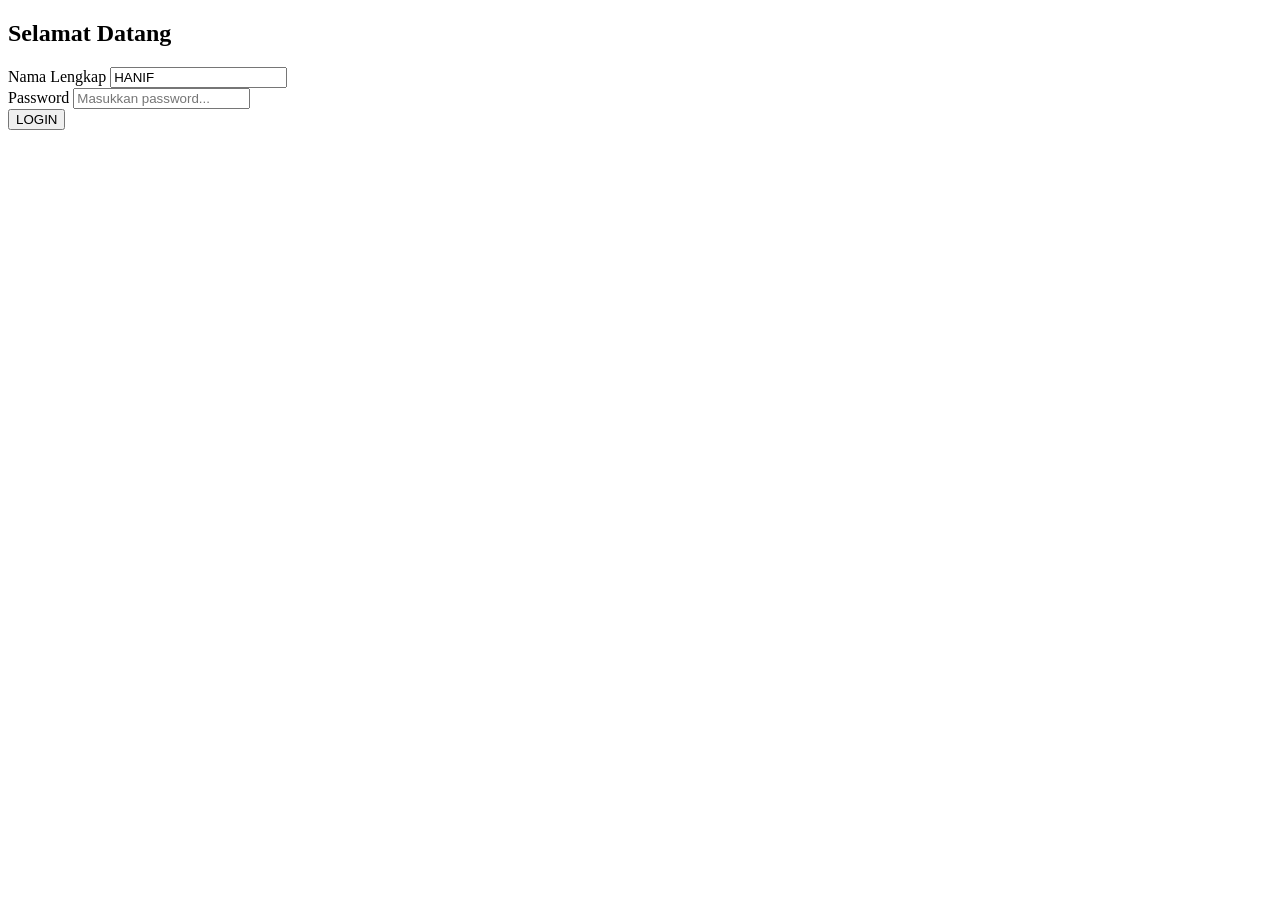
==== index.html @ c650e678 "Create index.html" ====
<!DOCTYPE html>
<html lang="id">
<head>
    <meta charset="UTF-8">
    <meta name="viewport" content="width=device-width, initial-scale=1.0">
    <title>Halaman Login</title>
    <!-- Menghubungkan ke file CSS -->
    <link rel="stylesheet" href="style.css">
</head>
<body>

    <div class="login-container">
        <h2>Selamat Datang</h2>
        <form id="formLogin">
            
            <!-- Baris 1: Nama -->
            <div class="input-group">
                <label for="nama">Nama Lengkap</label>
                <!-- Value diatur ke HANIF agar otomatis terisi -->
                <input type="text" id="nama" value="HANIF" readonly>
            </div>

            <!-- Baris 2: Password -->
            <div class="input-group">
                <label for="password">Password</label>
                <input type="password" id="password" placeholder="Masukkan password..." required>
            </div>

            <button type="submit" class="btn-login">LOGIN</button>
            
            <!-- Tempat untuk menampilkan pesan sukses/gagal -->
            <p id="pesan"></p>

        </form>
    </div>

    <!-- Menghubungkan ke file JavaScript -->
    <script src="script.js"></script>
</body>
</html>
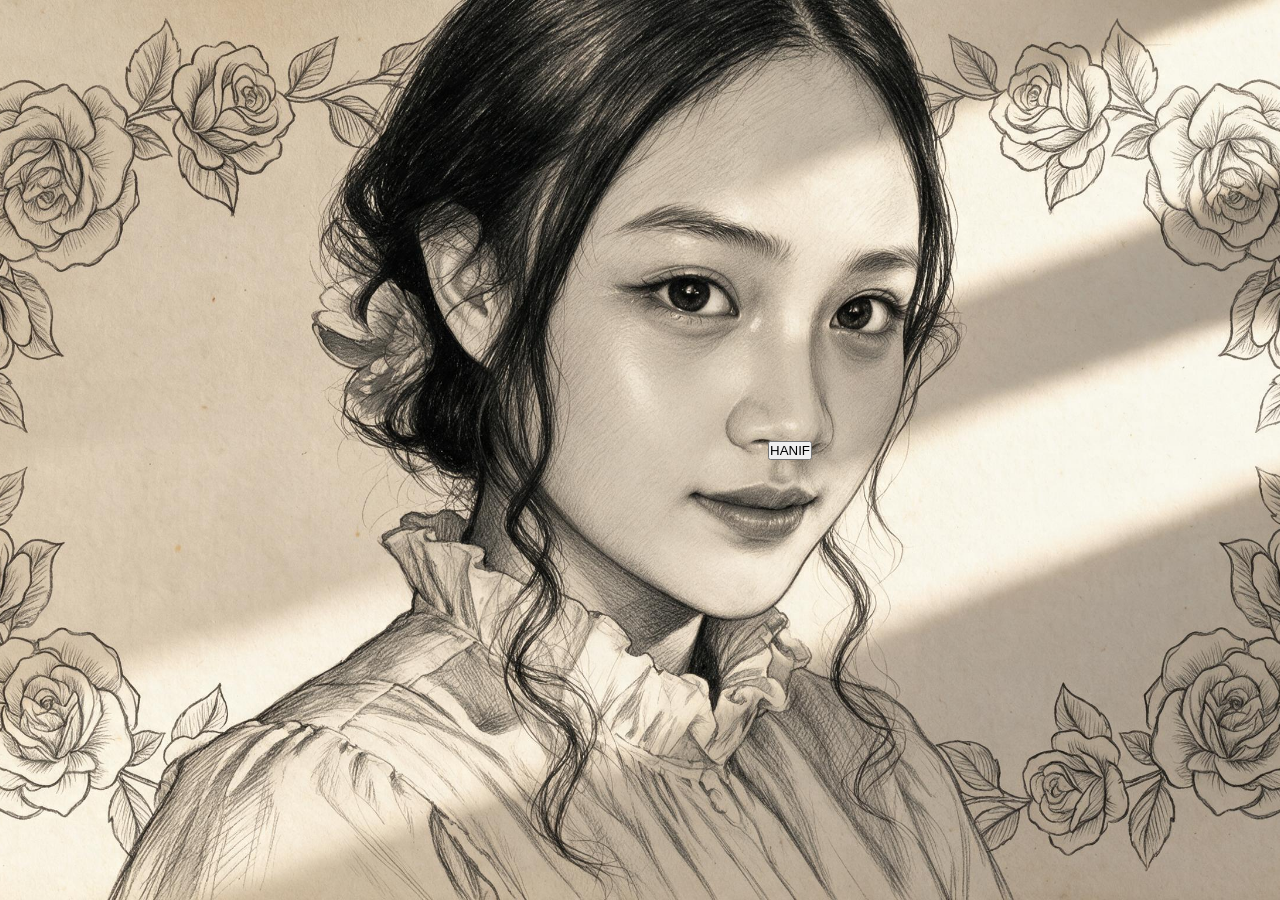
==== commit 8d9d464b: "Update index.html" ====
--- a/index.html
+++ b/index.html
@@ -3,38 +3,20 @@
 <head>
     <meta charset="UTF-8">
     <meta name="viewport" content="width=device-width, initial-scale=1.0">
-    <title>Halaman Login</title>
-    <!-- Menghubungkan ke file CSS -->
+    <title>Masuk - HANIF</title>
     <link rel="stylesheet" href="style.css">
 </head>
 <body>
 
-    <div class="login-container">
-        <h2>Selamat Datang</h2>
-        <form id="formLogin">
-            
-            <!-- Baris 1: Nama -->
-            <div class="input-group">
-                <label for="nama">Nama Lengkap</label>
-                <!-- Value diatur ke HANIF agar otomatis terisi -->
-                <input type="text" id="nama" value="HANIF" readonly>
-            </div>
+    <!-- Canvas untuk tempat balon berenang/memantul -->
+    <canvas id="canvasBalon"></canvas>
 
-            <!-- Baris 2: Password -->
-            <div class="input-group">
-                <label for="password">Password</label>
-                <input type="password" id="password" placeholder="Masukkan password..." required>
-            </div>
-
-            <button type="submit" class="btn-login">LOGIN</button>
-            
-            <!-- Tempat untuk menampilkan pesan sukses/gagal -->
-            <p id="pesan"></p>
-
-        </form>
+    <!-- UI Tombol Tengah -->
+    <div class="ui-container">
+        <!-- Tombol HANIF -->
+        <button id="btnHanif">HANIF</button>
     </div>
 
-    <!-- Menghubungkan ke file JavaScript -->
     <script src="script.js"></script>
 </body>
 </html>
--- a/style.css
+++ b/style.css
@@ -0,0 +1,106 @@
+/* Mengatur ulang margin dasar */
+* {
+    margin: 0;
+    padding: 0;
+    box-sizing: border-box;
+    font-family: 'Segoe UI', Tahoma, Geneva, Verdana, sans-serif;
+}
+
+/* Mengatur Background Utama */
+body {
+    height: 100vh;
+    display: flex;
+    justify-content: center;
+    align-items: center;
+    /* Pastikan foto sudah dinamai background.jpg dan satu folder dengan file ini */
+    background-image: url('background.jpg');
+    background-size: cover;
+    background-position: center;
+    background-repeat: no-repeat;
+}
+
+/* Desain Kotak Login (Efek Kaca / Glassmorphism) */
+.login-container {
+    background: rgba(255, 255, 255, 0.65); /* Putih transparan */
+    backdrop-filter: blur(8px); /* Efek blur di belakang kotak */
+    -webkit-backdrop-filter: blur(8px);
+    padding: 40px 30px;
+    border-radius: 15px;
+    box-shadow: 0 8px 32px rgba(0, 0, 0, 0.3);
+    width: 90%; /* Responsif untuk HP */
+    max-width: 400px; /* Maksimal lebar untuk Laptop */
+    text-align: center;
+    border: 1px solid rgba(255, 255, 255, 0.5);
+}
+
+.login-container h2 {
+    margin-bottom: 25px;
+    color: #333;
+    font-size: 24px;
+    letter-spacing: 1px;
+}
+
+/* Desain Input (Baris 1 dan Baris 2) */
+.input-group {
+    margin-bottom: 20px;
+    text-align: left;
+}
+
+.input-group label {
+    display: block;
+    margin-bottom: 8px;
+    font-weight: 600;
+    color: #222;
+    font-size: 14px;
+}
+
+.input-group input {
+    width: 100%;
+    padding: 12px;
+    border: 1px solid #ccc;
+    border-radius: 8px;
+    font-size: 16px;
+    background: rgba(255, 255, 255, 0.9);
+    outline: none;
+    transition: all 0.3s ease;
+}
+
+.input-group input:focus {
+    border-color: #555;
+    box-shadow: 0 0 5px rgba(0,0,0,0.2);
+}
+
+/* Desain untuk input nama yang tidak bisa diubah (HANIF) */
+#nama {
+    background: #e9ecef;
+    color: #495057;
+    font-weight: bold;
+    cursor: not-allowed;
+}
+
+/* Desain Tombol */
+.btn-login {
+    width: 100%;
+    padding: 12px;
+    background-color: #2c3e50;
+    color: white;
+    border: none;
+    border-radius: 8px;
+    font-size: 16px;
+    font-weight: bold;
+    cursor: pointer;
+    transition: background 0.3s ease;
+    margin-top: 10px;
+}
+
+.btn-login:hover {
+    background-color: #1a252f;
+}
+
+/* Desain Pesan Error/Sukses */
+#pesan {
+    margin-top: 15px;
+    font-weight: bold;
+    font-size: 14px;
+    min-height: 20px;
+}
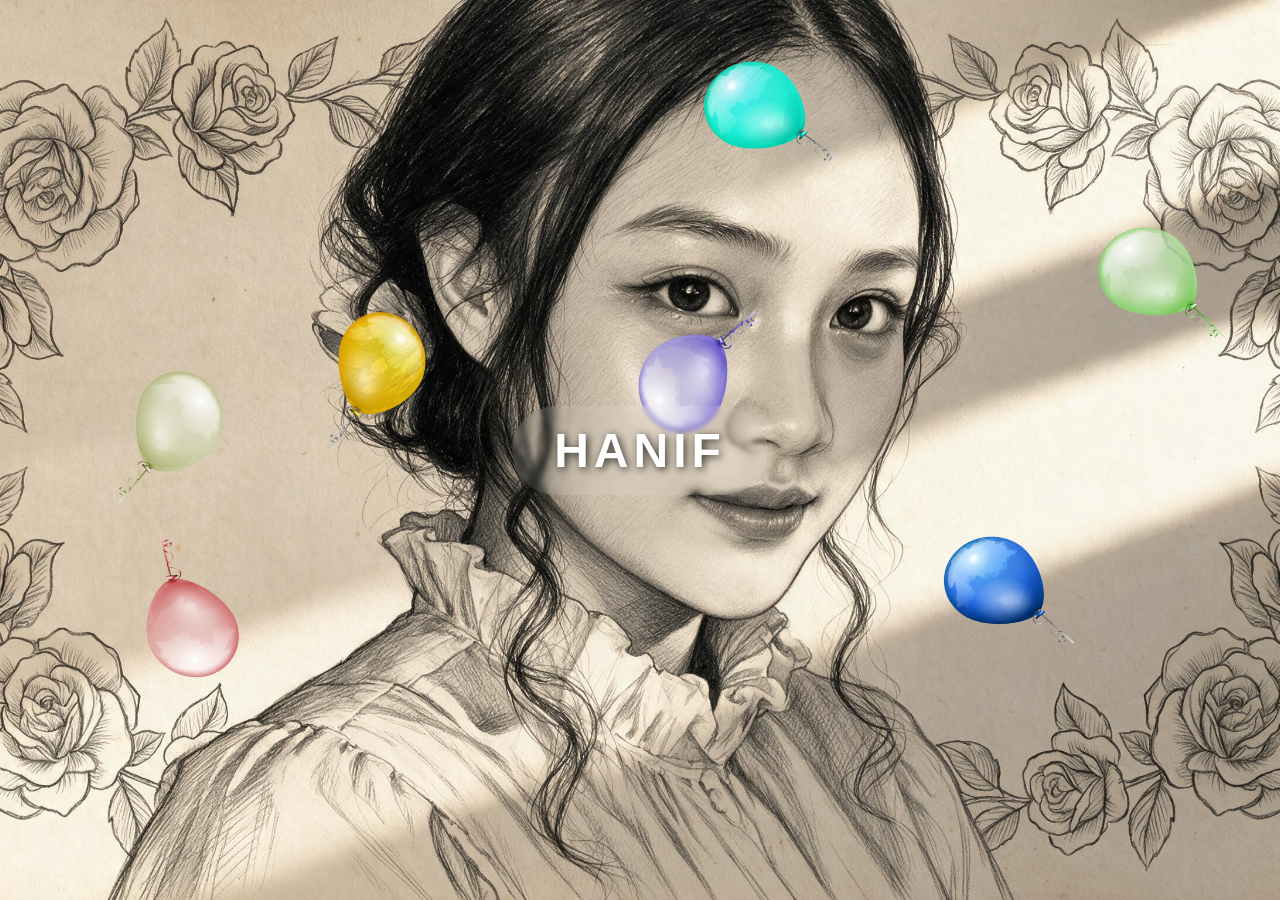
==== commit 2af20cb1: "Update index.html" ====
--- a/index.html
+++ b/index.html
@@ -4,6 +4,12 @@
     <meta charset="UTF-8">
     <meta name="viewport" content="width=device-width, initial-scale=1.0">
     <title>Masuk - HANIF</title>
+    
+    <!-- Import Font Elegan dari Google Fonts -->
+    <link rel="preconnect" href="https://fonts.googleapis.com">
+    <link rel="preconnect" href="https://fonts.gstatic.com" crossorigin>
+    <link href="https://fonts.googleapis.com/css2?family=Playfair+Display:wght@600;800&display=swap" rel="stylesheet">
+    
     <link rel="stylesheet" href="style.css">
 </head>
 <body>
--- a/style.css
+++ b/style.css
@@ -1,106 +1,62 @@
-/* Mengatur ulang margin dasar */
 * {
     margin: 0;
     padding: 0;
     box-sizing: border-box;
-    font-family: 'Segoe UI', Tahoma, Geneva, Verdana, sans-serif;
 }
 
-/* Mengatur Background Utama */
 body {
+    width: 100vw;
     height: 100vh;
-    display: flex;
-    justify-content: center;
-    align-items: center;
-    /* Pastikan foto sudah dinamai background.jpg dan satu folder dengan file ini */
+    overflow: hidden; /* Mencegah layar bisa di-scroll akibat balon */
     background-image: url('background.jpg');
     background-size: cover;
     background-position: center;
     background-repeat: no-repeat;
+    display: flex;
+    justify-content: center;
+    align-items: center;
+    background-color: #000; /* Warna dasar jika gambar telat loading */
 }
 
-/* Desain Kotak Login (Efek Kaca / Glassmorphism) */
-.login-container {
-    background: rgba(255, 255, 255, 0.65); /* Putih transparan */
-    backdrop-filter: blur(8px); /* Efek blur di belakang kotak */
-    -webkit-backdrop-filter: blur(8px);
-    padding: 40px 30px;
-    border-radius: 15px;
-    box-shadow: 0 8px 32px rgba(0, 0, 0, 0.3);
-    width: 90%; /* Responsif untuk HP */
-    max-width: 400px; /* Maksimal lebar untuk Laptop */
-    text-align: center;
-    border: 1px solid rgba(255, 255, 255, 0.5);
+/* Pengaturan Canvas Balon */
+#canvasBalon {
+    position: absolute;
+    top: 0;
+    left: 0;
+    width: 100%;
+    height: 100%;
+    z-index: 1; /* Balon berada di belakang tombol */
 }
 
-.login-container h2 {
-    margin-bottom: 25px;
-    color: #333;
-    font-size: 24px;
-    letter-spacing: 1px;
+/* Pengaturan Posisi Tombol */
+.ui-container {
+    position: relative;
+    z-index: 10; /* Tombol berada paling depan */
 }
 
-/* Desain Input (Baris 1 dan Baris 2) */
-.input-group {
-    margin-bottom: 20px;
-    text-align: left;
-}
-
-.input-group label {
-    display: block;
-    margin-bottom: 8px;
-    font-weight: 600;
-    color: #222;
-    font-size: 14px;
-}
-
-.input-group input {
-    width: 100%;
-    padding: 12px;
-    border: 1px solid #ccc;
-    border-radius: 8px;
-    font-size: 16px;
-    background: rgba(255, 255, 255, 0.9);
-    outline: none;
+/* Desain Tombol HANIF (Satu baris, Border Transparan) */
+#btnHanif {
+    background: rgba(255, 255, 255, 0.1); /* Sedikit efek kaca tipis */
+    backdrop-filter: blur(2px);
+    -webkit-backdrop-filter: blur(2px);
+    
+    /* BORDER TRANSPARAN SESUAI PERMINTAAN */
+    border: 2px solid transparent; 
+    
+    color: #ffffff; /* Warna teks putih */
+    font-size: 3rem; /* Ukuran font besar */
+    font-weight: 800;
+    letter-spacing: 5px;
+    padding: 15px 40px;
+    border-radius: 50px;
+    cursor: pointer;
+    text-shadow: 2px 2px 8px rgba(0, 0, 0, 0.8); /* Shadow agar teks terbaca jelas di background terang */
     transition: all 0.3s ease;
 }
 
-.input-group input:focus {
-    border-color: #555;
-    box-shadow: 0 0 5px rgba(0,0,0,0.2);
+/* Efek saat tombol di-hover atau disentuh */
+#btnHanif:hover {
+    transform: scale(1.1);
+    background: rgba(255, 255, 255, 0.2);
+    text-shadow: 0px 0px 15px rgba(255, 255, 255, 0.8);
 }
-
-/* Desain untuk input nama yang tidak bisa diubah (HANIF) */
-#nama {
-    background: #e9ecef;
-    color: #495057;
-    font-weight: bold;
-    cursor: not-allowed;
-}
-
-/* Desain Tombol */
-.btn-login {
-    width: 100%;
-    padding: 12px;
-    background-color: #2c3e50;
-    color: white;
-    border: none;
-    border-radius: 8px;
-    font-size: 16px;
-    font-weight: bold;
-    cursor: pointer;
-    transition: background 0.3s ease;
-    margin-top: 10px;
-}
-
-.btn-login:hover {
-    background-color: #1a252f;
-}
-
-/* Desain Pesan Error/Sukses */
-#pesan {
-    margin-top: 15px;
-    font-weight: bold;
-    font-size: 14px;
-    min-height: 20px;
-}
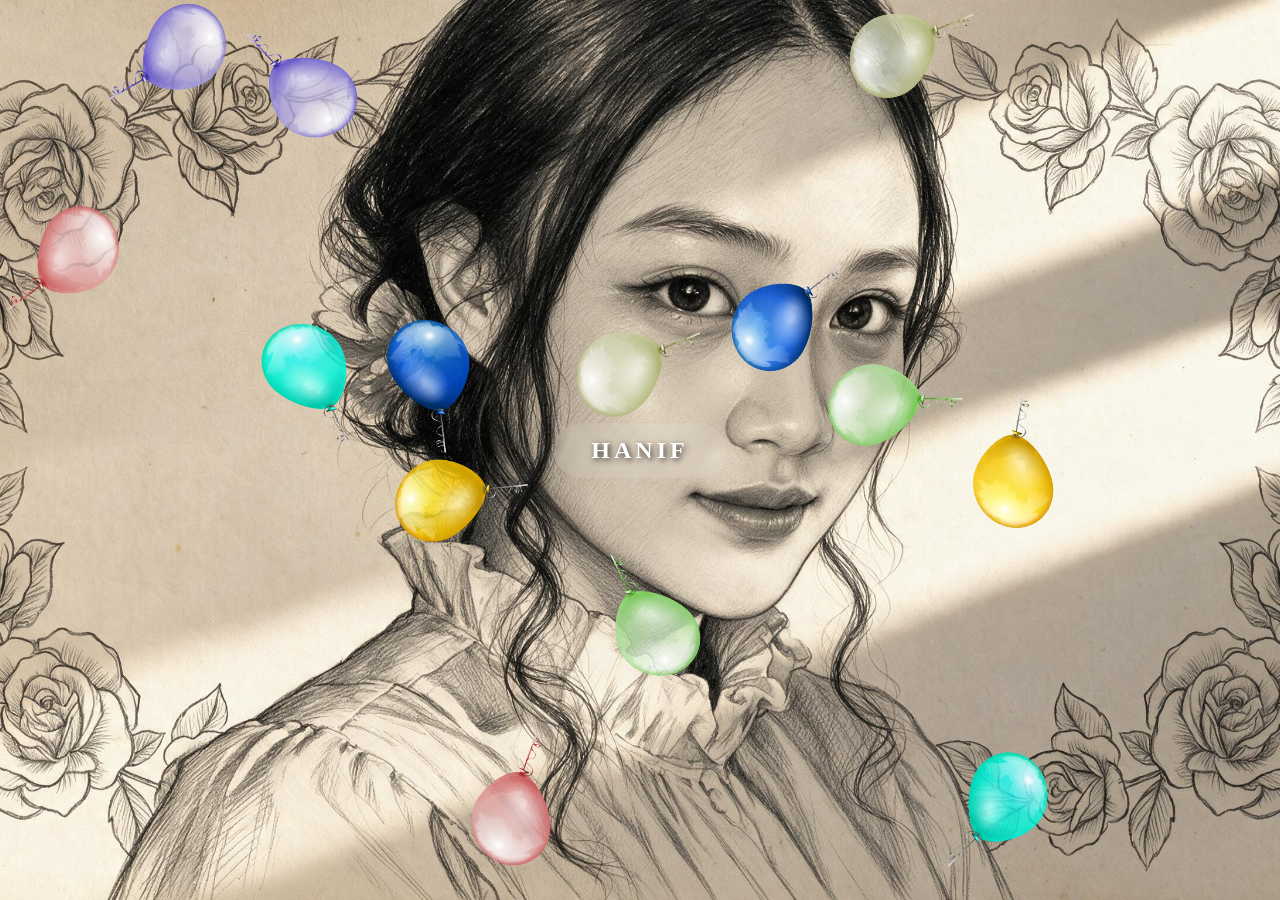
==== commit e5e461b0: "Update index.html" ====
--- a/index.html
+++ b/index.html
@@ -14,12 +14,14 @@
 </head>
 <body>
 
-    <!-- Canvas untuk tempat balon berenang/memantul -->
+    <!-- Overlay untuk efek transisi fade-out -->
+    <div id="overlay"></div>
+
+    <!-- Canvas tempat balon berenang & membentuk pola -->
     <canvas id="canvasBalon"></canvas>
 
     <!-- UI Tombol Tengah -->
     <div class="ui-container">
-        <!-- Tombol HANIF -->
         <button id="btnHanif">HANIF</button>
     </div>
 
--- a/style.css
+++ b/style.css
@@ -15,7 +15,7 @@
     display: flex;
     justify-content: center;
     align-items: center;
-    background-color: #000; /* Warna dasar jika gambar telat loading */
+    background-color: #000; 
 }
 
 /* Pengaturan Canvas Balon */
@@ -34,29 +34,32 @@
     z-index: 10; /* Tombol berada paling depan */
 }
 
-/* Desain Tombol HANIF (Satu baris, Border Transparan) */
+/* Desain Tombol HANIF REVISI (Lebih kecil & Font Elegan) */
 #btnHanif {
-    background: rgba(255, 255, 255, 0.1); /* Sedikit efek kaca tipis */
+    /* Menggunakan Font Elegan */
+    font-family: 'Playfair Display', serif;
+    font-size: 1.5rem; /* Ukuran diperkecil dari sebelumnya */
+    font-weight: 800;
+    letter-spacing: 4px;
+    padding: 12px 35px; /* Bantalan diperkecil */
+    
+    background: rgba(255, 255, 255, 0.1); 
     backdrop-filter: blur(2px);
     -webkit-backdrop-filter: blur(2px);
     
-    /* BORDER TRANSPARAN SESUAI PERMINTAAN */
+    /* BORDER TRANSPARAN */
     border: 2px solid transparent; 
     
-    color: #ffffff; /* Warna teks putih */
-    font-size: 3rem; /* Ukuran font besar */
-    font-weight: 800;
-    letter-spacing: 5px;
-    padding: 15px 40px;
+    color: #ffffff; 
     border-radius: 50px;
     cursor: pointer;
-    text-shadow: 2px 2px 8px rgba(0, 0, 0, 0.8); /* Shadow agar teks terbaca jelas di background terang */
+    text-shadow: 2px 2px 6px rgba(0, 0, 0, 0.8);
     transition: all 0.3s ease;
 }
 
 /* Efek saat tombol di-hover atau disentuh */
 #btnHanif:hover {
     transform: scale(1.1);
-    background: rgba(255, 255, 255, 0.2);
-    text-shadow: 0px 0px 15px rgba(255, 255, 255, 0.8);
+    background: rgba(255, 255, 255, 0.15);
+    text-shadow: 0px 0px 12px rgba(255, 255, 255, 0.9);
 }
